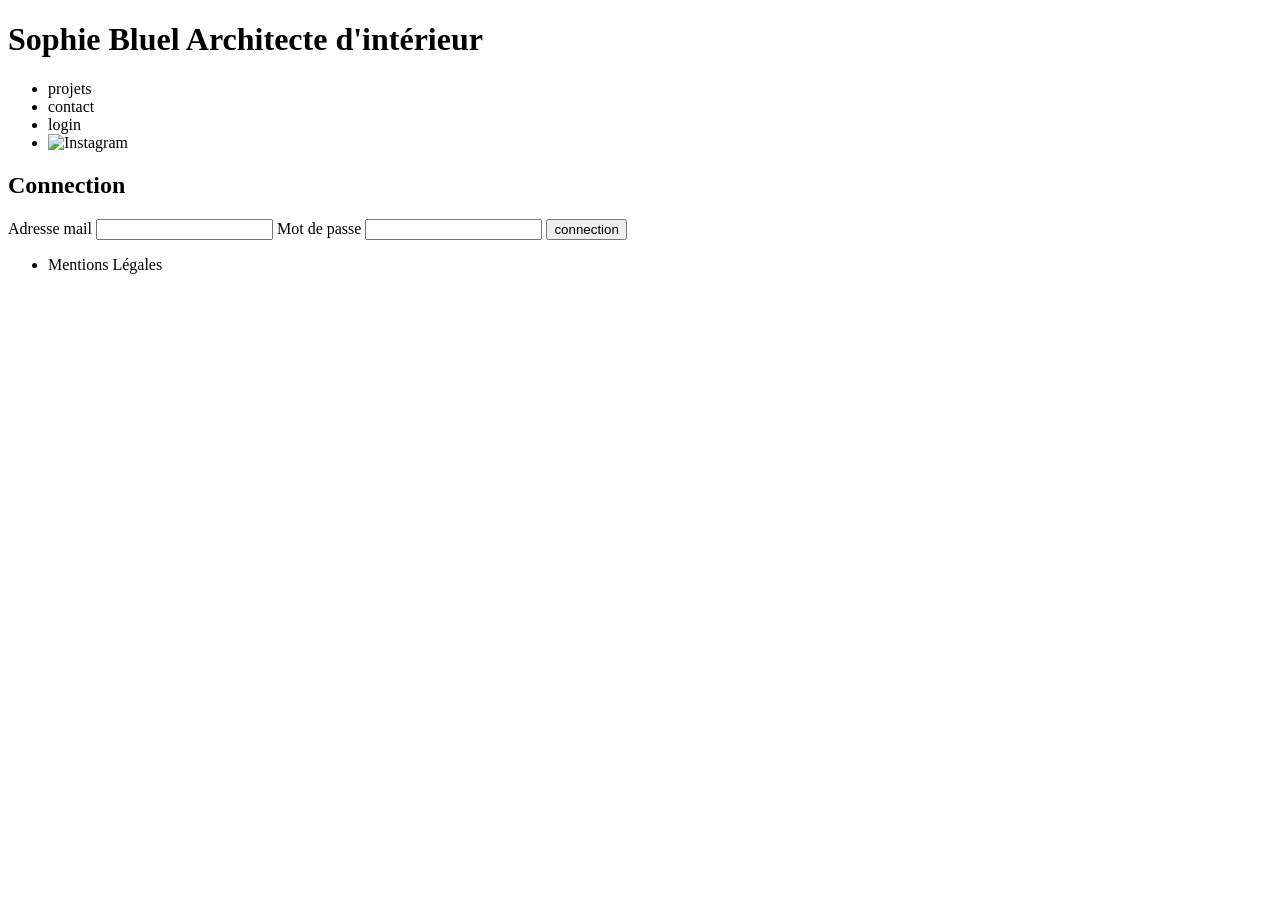
==== FrontEnd/login.html @ 47de1a90 "made login post, form, page and the start of a jwt verification" ====
<!DOCTYPE html>
<html lang="fr">
<head>
	<meta charset="UTF-8">
	<title>Sophie Bluel - Architecte d'intérieur</title>
	<meta name="viewport" content="width=device-width, initial-scale=1.0">
	<link rel="preconnect" href="https://fonts.googleapis.com">
	<link rel="preconnect" href="https://fonts.gstatic.com" crossorigin>
	<link href="https://fonts.googleapis.com/css2?family=Syne:wght@700;800&family=Work+Sans&display=swap" rel="stylesheet">
	<meta name="description" content="">
	<link rel="stylesheet" href="./assets/style.css">
</head>
<body>
<header>
	<h1>Sophie Bluel <span>Architecte d'intérieur</span></h1>
	<nav>
		<ul>
			<li>projets</li>
			<li>contact</li>
			<li>login</li>
			<li><img src="./assets/icons/instagram.png" alt="Instagram"></li>
		</ul>
	</nav>
</header>
<main>
    <h2>Connection</h2>
	<form action="login" method="post" data-action="login">
        <label for="email">Adresse mail</label>
        <input type="email" name="email" id="email">
        <label for="password">Mot de passe</label>
        <input type="password" name="password" id="password">
        <input type="submit" value="connection" data-action="login"></input>
    </form>
</main>

<footer>
	<nav>
		<ul>
			<li>Mentions Légales</li>
		</ul>
	</nav>
</footer>
<script src="./scripts/script.js"></script>
</body>
</html>
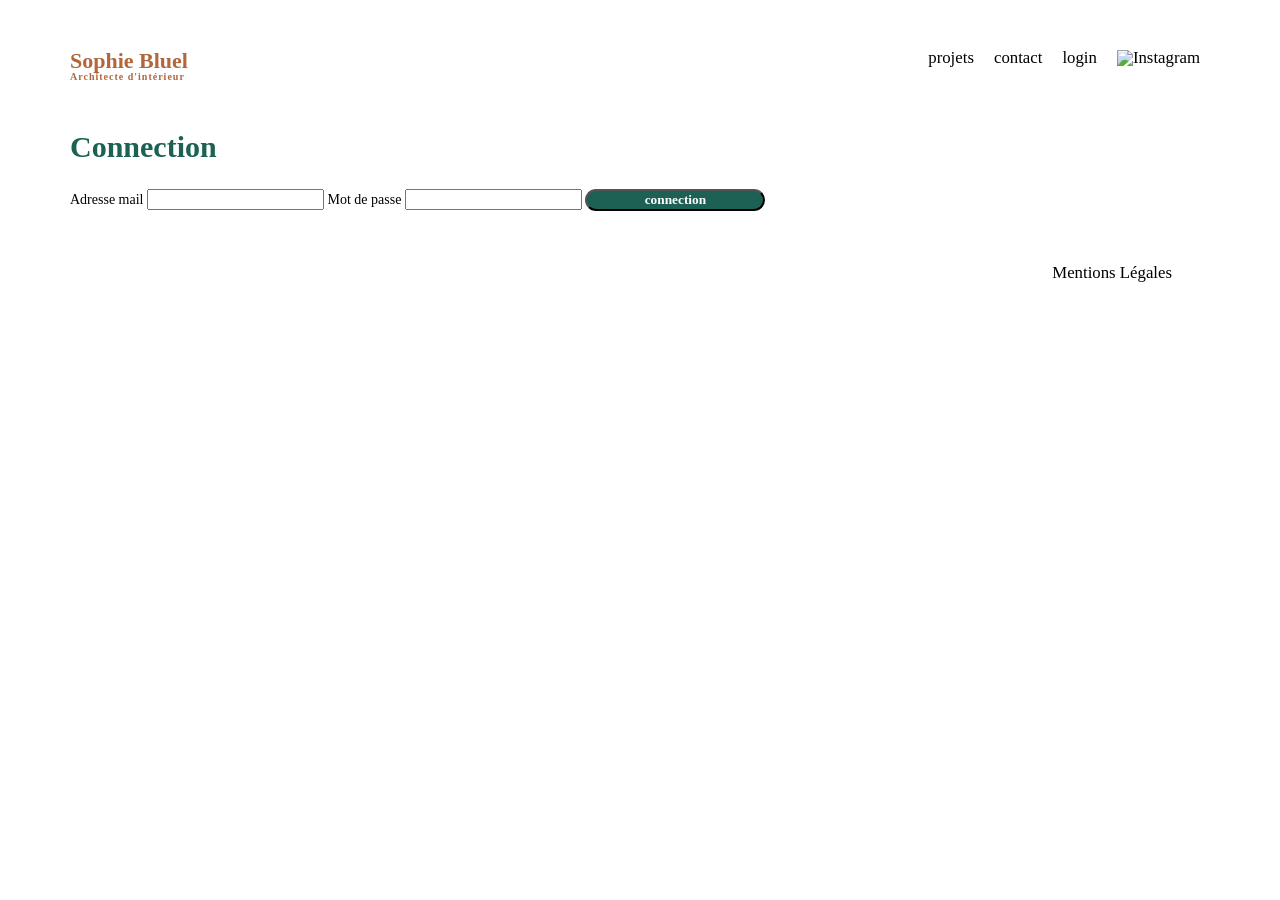
==== commit 895212d4: "made the modal clickable, display all the current project images with delete button, created the pos" ====
--- a/FrontEnd/login.html
+++ b/FrontEnd/login.html
@@ -24,7 +24,7 @@
 </header>
 <main>
     <h2>Connection</h2>
-	<form action="login" method="post" data-action="login">
+	<form action="login" method="post">
         <label for="email">Adresse mail</label>
         <input type="email" name="email" id="email">
         <label for="password">Mot de passe</label>
--- a/FrontEnd/assets/style.css
+++ b/FrontEnd/assets/style.css
@@ -0,0 +1,191 @@
+/* http://meyerweb.com/eric/tools/css/reset/
+   v2.0 | 20110126
+   License: none (public domain)
+*/
+
+html, body, div, span, applet, object, iframe,
+h1, h2, h3, h4, h5, h6, p, blockquote, pre,
+a, abbr, acronym, address, big, cite, code,
+del, dfn, em, img, ins, kbd, q, s, samp,
+small, strike, strong, sub, sup, tt, var,
+b, u, i, center,
+dl, dt, dd, ol, ul, li,
+fieldset, form, label, legend,
+table, caption, tbody, tfoot, thead, tr, th, td,
+article, aside, canvas, details, embed,
+figure, figcaption, footer, header, hgroup,
+menu, nav, output, ruby, section, summary,
+time, mark, audio, video {
+	margin: 0;
+	padding: 0;
+	border: 0;
+	font-size: 100%;
+	font: inherit;
+	vertical-align: baseline;
+}
+/* HTML5 display-role reset for older browsers */
+article, aside, details, figcaption, figure,
+footer, header, hgroup, menu, nav, section {
+	display: block;
+}
+body {
+	line-height: 1;
+}
+ol, ul {
+	list-style: none;
+}
+blockquote, q {
+	quotes: none;
+}
+blockquote:before, blockquote:after,
+q:before, q:after {
+	content: '';
+	content: none;
+}
+table {
+	border-collapse: collapse;
+	border-spacing: 0;
+}
+/** end reset css**/
+body {
+	max-width: 1140px;
+	margin:auto;
+	font-family: 'Work Sans' ;
+	font-size: 14px;
+}
+header {
+	display: flex;
+	justify-content: space-between;
+	margin: 50px 0
+}
+section {
+	margin: 50px 0
+}
+
+h1{
+	display: flex;
+	flex-direction: column;
+	font-family: 'Syne';
+	font-size: 22px;
+	font-weight: 800;
+	color: #B1663C
+}
+
+h1 > span {
+	font-family: 'Work Sans';
+	font-size:10px;
+	letter-spacing: 0.1em;
+;
+}
+
+h2{
+	font-family: 'Syne';
+	font-weight: 700;
+	font-size: 30px;
+	color: #1D6154
+}
+nav ul {
+	display: flex;
+	align-items: center;
+	list-style-type: none;
+
+}
+nav li {
+	padding: 0 10px;
+	font-size: 1.2em;
+}
+
+li:hover {
+	color: #B1663C;
+}
+#introduction {
+	display: flex;
+	align-items: center;
+}
+#introduction figure {
+	flex: 1
+}
+#introduction img {
+	display: block;
+	margin: auto;
+	width: 80%;
+}
+
+#introduction article {
+	flex: 1
+}
+#introduction h2 {
+	margin-bottom: 1em;
+}
+
+#introduction p {
+	margin-bottom: 0.5em;
+}
+#portfolio h2 {
+	text-align: center;
+	margin-bottom: 1em;
+}
+.gallery {
+	width: 100%;
+	display: grid;
+	grid-template-columns: 1fr 1fr 1fr;
+	grid-column-gap: 20px;
+	grid-row-gap: 20px;
+}
+
+.gallery img {
+	width: 100%;
+
+}
+#contact {
+	width: 50%;
+margin: auto;
+}
+#contact > * {
+	text-align: center;
+
+}
+#contact h2{
+	margin-bottom: 20px;
+}
+#contact form {
+	text-align: left;
+	margin-top:30px;
+	display: flex;
+	flex-direction: column;
+}
+
+#contact input {
+	height: 50px;
+	font-size: 1.2em;
+	border: none;
+	box-shadow: 0px 4px 14px rgba(0, 0, 0, 0.09);
+}
+#contact label {
+	margin: 2em 0 1em 0;
+}
+#contact textarea {
+	border: none;
+	box-shadow: 0px 4px 14px rgba(0, 0, 0, 0.09);
+}
+
+input[type="submit"]{
+	font-family: 'Syne';
+	font-weight: 700;
+	color: white;
+	background-color: #1D6154;
+	margin : 2em auto ;
+	width: 180px;
+	text-align: center;
+	border-radius: 60px ;
+}
+
+footer nav ul {
+	display: flex;
+	justify-content: flex-end;
+	margin: 2em
+}
+
+.hidden {
+	display: none;
+}
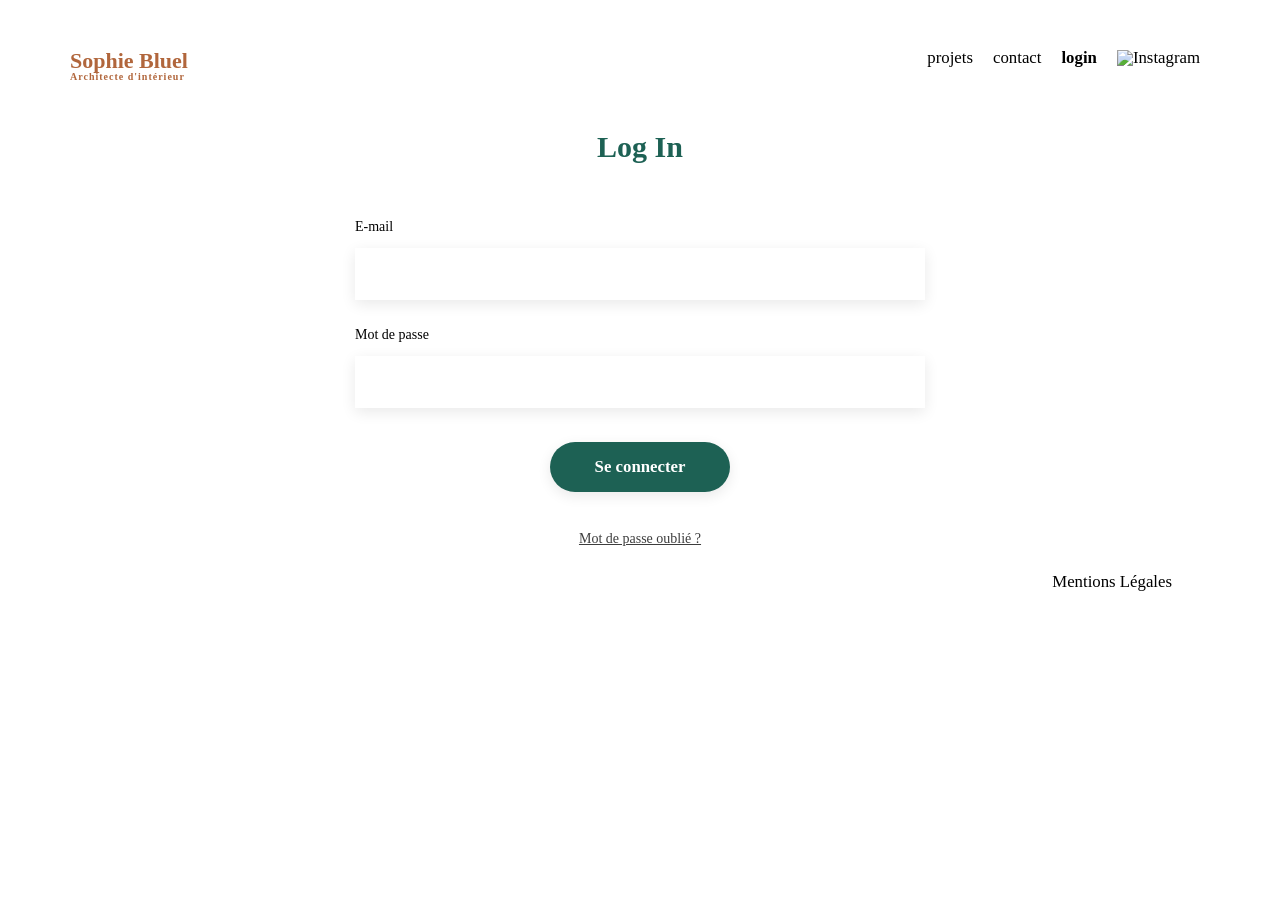
==== commit bc1f2599: "made the CSS of the modal and the edition mode" ====
--- a/FrontEnd/login.html
+++ b/FrontEnd/login.html
@@ -10,7 +10,7 @@
 	<meta name="description" content="">
 	<link rel="stylesheet" href="./assets/style.css">
 </head>
-<body>
+<body class="login-page">
 <header>
 	<h1>Sophie Bluel <span>Architecte d'intérieur</span></h1>
 	<nav>
@@ -23,14 +23,17 @@
 	</nav>
 </header>
 <main>
-    <h2>Connection</h2>
-	<form action="login" method="post">
-        <label for="email">Adresse mail</label>
-        <input type="email" name="email" id="email">
-        <label for="password">Mot de passe</label>
-        <input type="password" name="password" id="password">
-        <input type="submit" value="connection" data-action="login"></input>
-    </form>
+	<section class="login-form">
+		<h2>Log In</h2>
+		<form action="login" method="post">
+			<label for="email">E-mail</label>
+			<input type="email" name="email" id="email">
+			<label for="password">Mot de passe</label>
+			<input type="password" name="password" id="password">
+			<input type="submit" value="Se connecter" data-action="login">
+		</form>
+		<a href="#">Mot de passe oublié ?</a>
+	</section>
 </main>
 
 <footer>
--- a/FrontEnd/assets/style.css
+++ b/FrontEnd/assets/style.css
@@ -95,6 +95,11 @@
 	font-size: 1.2em;
 }
 
+nav li a {
+	color: inherit;
+	text-decoration: none;
+}
+
 li:hover {
 	color: #B1663C;
 }
@@ -121,10 +126,22 @@
 #introduction p {
 	margin-bottom: 0.5em;
 }
-#portfolio h2 {
-	text-align: center;
-	margin-bottom: 1em;
-}
+.portfolio-heading {
+    display: flex;
+    justify-content: center;
+    align-items: center;
+    gap: 1em;
+	margin-bottom: 5em;
+}
+
+.portfolio-heading h2 {
+    margin: 0;
+}
+
+#show-modal {
+    margin-left: 1em;
+}
+
 .gallery {
 	width: 100%;
 	display: grid;
@@ -137,34 +154,34 @@
 	width: 100%;
 
 }
-#contact {
+#contact, .login-form {
 	width: 50%;
-margin: auto;
-}
-#contact > * {
-	text-align: center;
-
-}
-#contact h2{
+	margin: auto;
+}
+#contact > *, .login-form > * {
+	text-align: center;
+
+}
+#contact h2, .login-form h2 {
 	margin-bottom: 20px;
 }
-#contact form {
+#contact form, .login-form form {
 	text-align: left;
 	margin-top:30px;
 	display: flex;
 	flex-direction: column;
 }
 
-#contact input {
+#contact input, .login-form input {
 	height: 50px;
 	font-size: 1.2em;
 	border: none;
 	box-shadow: 0px 4px 14px rgba(0, 0, 0, 0.09);
 }
-#contact label {
+#contact label, .login-form label {
 	margin: 2em 0 1em 0;
 }
-#contact textarea {
+#contact textarea, .login-form textarea {
 	border: none;
 	box-shadow: 0px 4px 14px rgba(0, 0, 0, 0.09);
 }
@@ -186,6 +203,84 @@
 	margin: 2em
 }
 
+.upload-file-wrapper {
+	display: inline-block;
+	border: 1px solid red;
+	padding: 2em;
+}
+
+#image-preview {
+	display: block;
+	max-width: 100%;
+	max-height: 250px;
+	margin: 1em auto;
+	object-fit: contain;
+}
+#image-preview.hidden {
+	display: none;
+}
+
+
+/* LOGIN PAGE */
+
+.login-form a {
+	display: block;
+	margin-top: 0.5em;
+	text-align: center;
+	color: #3D3D3D;
+}
+
+.login-page header nav ul li:nth-child(3) {
+	font-weight: bold;
+}
+
+/* MAIN PAGE */
+
+.filters {
+	display: flex;
+	justify-content: center;
+	margin-bottom: 2em;
+}
+
+.filter-button {
+	font-family: 'Syne';
+	font-weight: 700;
+	font-size: 16px;
+	color: #1D6154;
+	border: 1px #1D6154 solid;
+	padding: 8px 8px;
+	text-align: center;
+	border-radius: 60px;
+	margin: 8px;
+	background-color: transparent;
+}
+
+.active {
+	color: white;
+	background-color: #1D6154;
+}
+
+#banner {
+	width: 100%;
+	background-color: black;
+	color: white;
+
+	text-align: center;
+	padding: 1.5em;
+}
+/* MODAL */
+
+
+
+/* had to put it at the bottom to remove conflict with  filters parent */
+
 .hidden {
 	display: none;
+}
+
+/* svg of the editing logo */
+
+#banner i,
+#show-modal i {
+    margin-right: 0.4em;
 }
